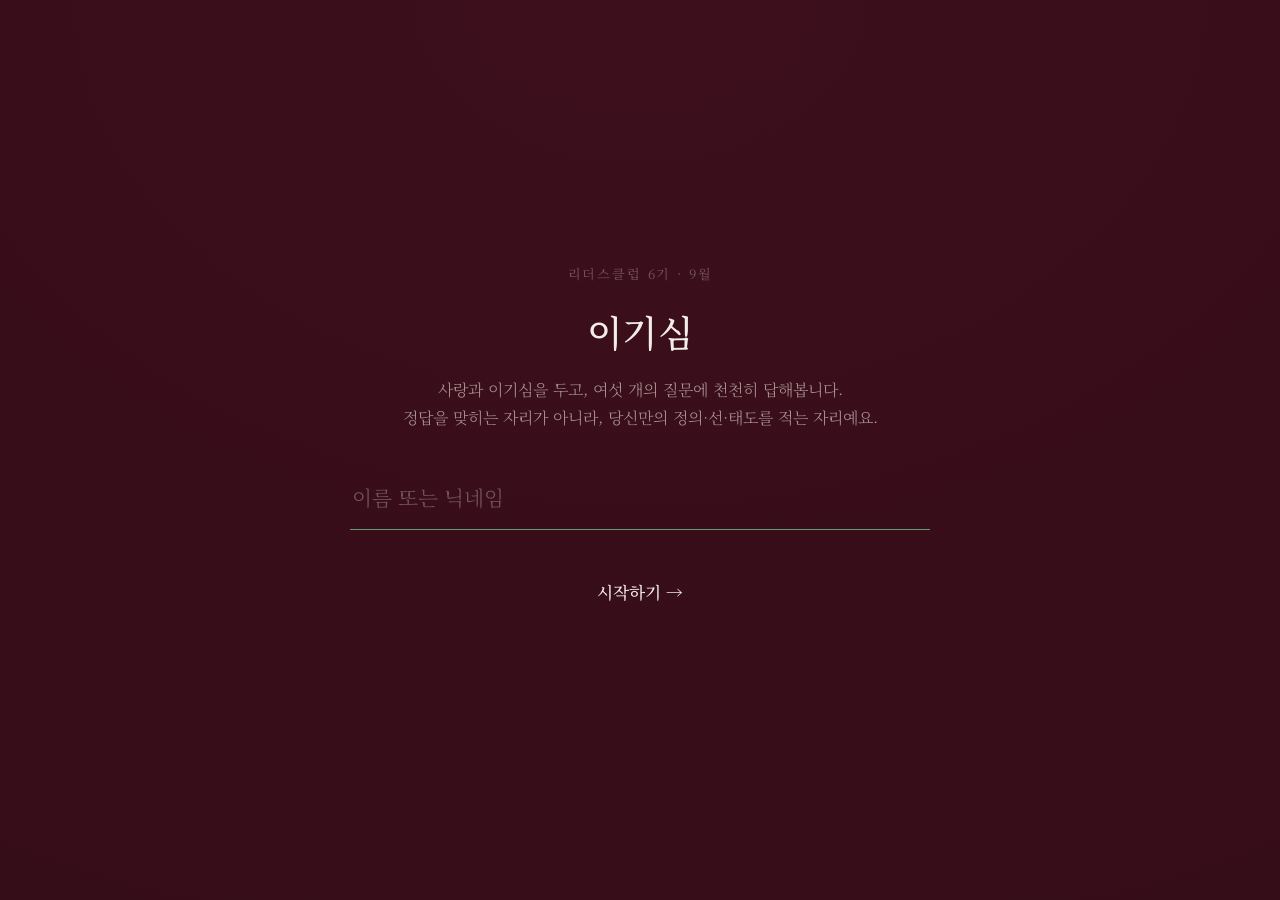
==== index.html @ 5c9edb54 "이기심 발제문 웹앱 초기 구현 - 참가자 스텝형 폼(질문 6개, 답 후 자료 자동 노출), 대시보드(비번+CSV) - Supabase insert-only RLS, Vercel 서" ====
<!doctype html>
<html lang="ko">
<head>
  <meta charset="utf-8" />
  <meta name="viewport" content="width=device-width, initial-scale=1, viewport-fit=cover" />
  <title>이기심 — 리더스클럽 6기</title>
  <meta name="description" content="리더스클럽 6기 · 9월 '이기심' 발제문" />
  <link rel="preconnect" href="https://fonts.googleapis.com" />
  <link rel="preconnect" href="https://fonts.gstatic.com" crossorigin />
  <link href="https://fonts.googleapis.com/css2?family=Noto+Serif+KR:wght@300;400;500;600&display=swap" rel="stylesheet" />
  <link rel="stylesheet" href="assets/style.css" />
</head>
<body>
  <main id="app" class="app"></main>
  <script src="config.js"></script>
  <script src="assets/app.js"></script>
</body>
</html>
---- assets/style.css ----
/* ============================================================
   리더스클럽 6기 · 9월 '이기심'
   어둡고 몰입적인 미니멀 — 진한 와인 바탕 / 흰 세리프 / 드문 진녹색
   무테 · 무장식 · 그림자 없음 · 한 화면 한 질문
   ============================================================ */

:root {
  --bg:        #3d0f1c;   /* 진한 와인 */
  --bg-deep:   #340c18;   /* 가장자리로 갈수록 더 깊게 */
  --ink:       #f4ece8;   /* 흰 글씨(따뜻한 near-white) */
  --ink-soft:  rgba(244, 236, 232, 0.60);
  --ink-faint: rgba(244, 236, 232, 0.32);
  --line:      rgba(244, 236, 232, 0.14);
  --accent:    #5f9d78;   /* 드문 진녹색 포인트 */
  --maxw: 660px;
}

* { box-sizing: border-box; }

html, body {
  margin: 0;
  padding: 0;
  background: radial-gradient(120% 120% at 50% 0%, var(--bg) 0%, var(--bg-deep) 100%);
  background-attachment: fixed;
  color: var(--ink);
  font-family: "Noto Serif KR", ui-serif, Georgia, "Times New Roman", serif;
  font-weight: 400;
  -webkit-font-smoothing: antialiased;
  text-rendering: optimizeLegibility;
  min-height: 100vh;
}

.app {
  max-width: var(--maxw);
  margin: 0 auto;
  padding: clamp(28px, 8vh, 96px) clamp(22px, 6vw, 40px) 96px;
  min-height: 100vh;
  display: flex;
  flex-direction: column;
  justify-content: center;
  transition: opacity 0.16s ease, transform 0.16s ease;
}
.app.fade-out { opacity: 0; transform: translateY(6px); }

/* ---- 공통 텍스트 ---- */
.kicker {
  font-size: 0.82rem;
  letter-spacing: 0.14em;
  color: var(--ink-faint);
  margin: 0 0 22px;
  font-weight: 400;
}
.question {
  font-size: clamp(1.5rem, 4.4vw, 2.05rem);
  font-weight: 500;
  line-height: 1.5;
  margin: 0 0 10px;
  letter-spacing: -0.01em;
}
.hint {
  font-size: 0.95rem;
  color: var(--ink-soft);
  margin: 0 0 30px;
  font-weight: 300;
}
.field-label {
  display: block;
  font-size: 0.98rem;
  color: var(--ink-soft);
  margin: 26px 0 10px;
  font-weight: 400;
}

/* ---- 입력 ---- */
textarea, input[type="text"], input[type="password"] {
  width: 100%;
  background: transparent;
  color: var(--ink);
  border: none;
  border-bottom: 1px solid var(--line);
  font-family: inherit;
  font-size: 1.12rem;
  font-weight: 300;
  line-height: 1.7;
  padding: 8px 2px 12px;
  resize: none;
  outline: none;
  transition: border-color 0.2s ease;
}
textarea { min-height: 92px; overflow: hidden; }
textarea::placeholder, input::placeholder { color: var(--ink-faint); font-weight: 300; }
textarea:focus, input:focus { border-bottom-color: var(--accent); }

input.name-input {
  font-size: 1.3rem;
  font-weight: 400;
  padding-bottom: 14px;
}

/* ---- 자료(📎) 노출 ---- */
.material {
  margin-top: 34px;
  animation: reveal 0.5s ease both;
}
@keyframes reveal { from { opacity: 0; transform: translateY(8px); } to { opacity: 1; transform: none; } }
.material-label {
  font-size: 0.86rem;
  letter-spacing: 0.02em;
  color: var(--accent);
  margin: 0 0 14px;
  font-weight: 500;
}
.material-label .clip { opacity: 0.85; margin-right: 6px; }
.material img {
  display: block;
  max-width: 100%;
  border-radius: 2px;
}
.material-placeholder {
  font-size: 0.85rem;
  color: var(--ink-faint);
  font-weight: 300;
  padding: 22px 0;
  border-top: 1px solid var(--line);
  border-bottom: 1px solid var(--line);
}

/* ---- 진행/버튼 ---- */
.progress {
  display: flex;
  align-items: center;
  gap: 12px;
  margin-bottom: 40px;
}
.progress .count {
  font-size: 0.8rem;
  letter-spacing: 0.1em;
  color: var(--ink-faint);
  white-space: nowrap;
}
.progress .bar {
  flex: 1;
  height: 1px;
  background: var(--line);
  position: relative;
}
.progress .bar span {
  position: absolute;
  left: 0; top: 0; bottom: 0;
  background: var(--accent);
  transition: width 0.4s ease;
}

.nav {
  display: flex;
  align-items: center;
  justify-content: space-between;
  gap: 16px;
  margin-top: 42px;
}
button {
  background: none;
  border: none;
  color: var(--ink);
  font-family: inherit;
  font-size: 1.05rem;
  font-weight: 400;
  cursor: pointer;
  padding: 8px 2px;
  transition: color 0.2s ease, opacity 0.2s ease;
}
button:hover { color: var(--accent); }
.btn-back { color: var(--ink-soft); font-size: 0.98rem; font-weight: 300; }
.btn-back:hover { color: var(--ink); }
.btn-next { font-weight: 500; }
.btn-back[hidden] { visibility: hidden; }

/* ---- 인트로 / 완료 ---- */
.lead {
  font-size: clamp(1.7rem, 5vw, 2.3rem);
  font-weight: 500;
  line-height: 1.45;
  margin: 0 0 18px;
  letter-spacing: -0.01em;
}
.sub {
  font-size: 1rem;
  color: var(--ink-soft);
  font-weight: 300;
  line-height: 1.75;
  margin: 0 0 40px;
}
.center { text-align: center; }
.center .nav { justify-content: center; }

.notice {
  font-size: 0.9rem;
  color: var(--ink-soft);
  font-weight: 300;
  margin-top: 30px;
  line-height: 1.7;
}
.error {
  color: #e9a4a4;
  font-size: 0.95rem;
  font-weight: 300;
  margin-top: 20px;
}

@media (max-width: 480px) {
  .app { justify-content: flex-start; }
}
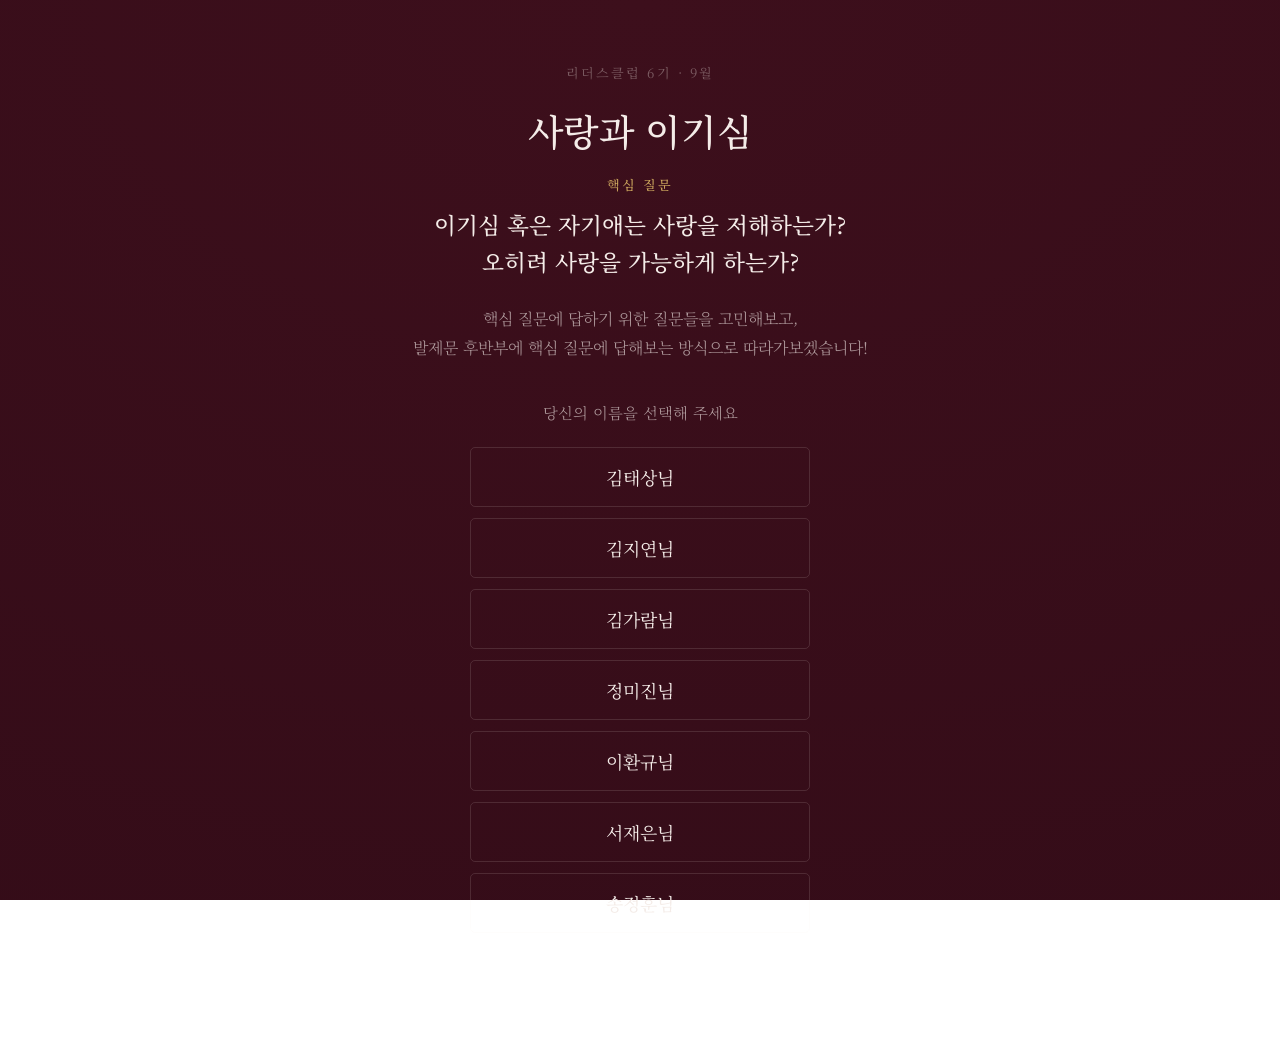
==== commit 57c7d6fe: "질문별 참고자료 페이지 추가 + 전반 디자인 업그레이드 - 흐름 개편: 질문 답변 후 참고자료 페이지로 이동(이미지 먼저 → 스크롤하며 원문 텍스트)   · 답을 써야 자료로 진행" ====
--- a/index.html
+++ b/index.html
@@ -3,8 +3,8 @@
 <head>
   <meta charset="utf-8" />
   <meta name="viewport" content="width=device-width, initial-scale=1, viewport-fit=cover" />
-  <title>이기심 — 리더스클럽 6기</title>
-  <meta name="description" content="리더스클럽 6기 · 9월 '이기심' 발제문" />
+  <title>사랑과 이기심 — 리더스클럽 6기</title>
+  <meta name="description" content="리더스클럽 6기 · 9월 '사랑과 이기심' 발제문" />
   <link rel="preconnect" href="https://fonts.googleapis.com" />
   <link rel="preconnect" href="https://fonts.gstatic.com" crossorigin />
   <link href="https://fonts.googleapis.com/css2?family=Noto+Serif+KR:wght@300;400;500;600&display=swap" rel="stylesheet" />
--- a/assets/style.css
+++ b/assets/style.css
@@ -1,26 +1,27 @@
 /* ============================================================
-   리더스클럽 6기 · 9월 '이기심'
-   어둡고 몰입적인 미니멀 — 진한 와인 바탕 / 흰 세리프 / 드문 진녹색
-   무테 · 무장식 · 그림자 없음 · 한 화면 한 질문
+   리더스클럽 6기 · 9월 '사랑과 이기심'
+   어둡고 몰입적인 미니멀 — 진한 와인 바탕 / 흰 세리프 / 골드 라인 포인트
+   가독성 · 모바일 UX · 은은한 애니메이션
    ============================================================ */
 
 :root {
-  --bg:        #3d0f1c;   /* 진한 와인 */
-  --bg-deep:   #340c18;   /* 가장자리로 갈수록 더 깊게 */
-  --ink:       #f4ece8;   /* 흰 글씨(따뜻한 near-white) */
-  --ink-soft:  rgba(244, 236, 232, 0.60);
-  --ink-faint: rgba(244, 236, 232, 0.32);
-  --line:      rgba(244, 236, 232, 0.14);
-  --accent:    #5f9d78;   /* 드문 진녹색 포인트 */
-  --maxw: 660px;
+  --bg:        #3d0f1c;
+  --bg-deep:   #340c18;
+  --ink:       #f4ece8;
+  --ink-soft:  rgba(244, 236, 232, 0.62);
+  --ink-faint: rgba(244, 236, 232, 0.34);
+  --line:      rgba(244, 236, 232, 0.13);
+  --gold:      #c9a35c;
+  --gold-soft: rgba(201, 163, 92, 0.55);
+  --accent:    var(--gold);
+  --maxw: 640px;
 }
 
 * { box-sizing: border-box; }
 
 html, body {
-  margin: 0;
-  padding: 0;
-  background: radial-gradient(120% 120% at 50% 0%, var(--bg) 0%, var(--bg-deep) 100%);
+  margin: 0; padding: 0;
+  background: radial-gradient(125% 120% at 50% 0%, var(--bg) 0%, var(--bg-deep) 100%);
   background-attachment: fixed;
   color: var(--ink);
   font-family: "Noto Serif KR", ui-serif, Georgia, "Times New Roman", serif;
@@ -33,180 +34,134 @@
 .app {
   max-width: var(--maxw);
   margin: 0 auto;
-  padding: clamp(28px, 8vh, 96px) clamp(22px, 6vw, 40px) 96px;
+  padding: clamp(26px, 7vh, 84px) clamp(22px, 6vw, 40px) 104px;
   min-height: 100vh;
   display: flex;
   flex-direction: column;
   justify-content: center;
-  transition: opacity 0.16s ease, transform 0.16s ease;
+  transition: opacity 0.17s ease, transform 0.17s ease;
 }
 .app.fade-out { opacity: 0; transform: translateY(6px); }
 
+/* ---- 진입 애니메이션 ---- */
+@keyframes fadeUp { from { opacity: 0; transform: translateY(11px); } to { opacity: 1; transform: none; } }
+.fade-up { animation: fadeUp 0.55s cubic-bezier(0.22, 0.61, 0.36, 1) both; }
+
 /* ---- 공통 텍스트 ---- */
-.kicker {
-  font-size: 0.82rem;
-  letter-spacing: 0.14em;
-  color: var(--ink-faint);
-  margin: 0 0 22px;
-  font-weight: 400;
+.kicker { font-size: 0.82rem; letter-spacing: 0.16em; color: var(--ink-faint); margin: 0 0 22px; }
+.question {
+  font-size: clamp(1.5rem, 4.6vw, 2.05rem);
+  font-weight: 500; line-height: 1.5; margin: 0 0 12px; letter-spacing: -0.01em;
 }
-.question {
-  font-size: clamp(1.5rem, 4.4vw, 2.05rem);
-  font-weight: 500;
-  line-height: 1.5;
-  margin: 0 0 10px;
-  letter-spacing: -0.01em;
-}
-.hint {
-  font-size: 0.95rem;
-  color: var(--ink-soft);
-  margin: 0 0 30px;
-  font-weight: 300;
-}
-.field-label {
-  display: block;
-  font-size: 0.98rem;
-  color: var(--ink-soft);
-  margin: 26px 0 10px;
-  font-weight: 400;
-}
+.hint { font-size: 0.96rem; color: var(--ink-soft); margin: 0 0 30px; font-weight: 300; }
+.field-label { display: block; font-size: 0.99rem; color: var(--ink-soft); margin: 28px 0 10px; }
+.nudge { color: var(--gold); font-size: 0.92rem; font-weight: 400; margin: 16px 0 0; }
 
 /* ---- 입력 ---- */
 textarea, input[type="text"], input[type="password"] {
-  width: 100%;
-  background: transparent;
-  color: var(--ink);
-  border: none;
-  border-bottom: 1px solid var(--line);
-  font-family: inherit;
-  font-size: 1.12rem;
-  font-weight: 300;
-  line-height: 1.7;
-  padding: 8px 2px 12px;
-  resize: none;
-  outline: none;
-  transition: border-color 0.2s ease;
+  width: 100%; background: transparent; color: var(--ink);
+  border: none; border-bottom: 1px solid var(--line);
+  font-family: inherit; font-size: 1.12rem; font-weight: 300; line-height: 1.75;
+  padding: 8px 2px 12px; resize: none; outline: none;
+  transition: border-color 0.25s ease;
 }
 textarea { min-height: 92px; overflow: hidden; }
 textarea::placeholder, input::placeholder { color: var(--ink-faint); font-weight: 300; }
-textarea:focus, input:focus { border-bottom-color: var(--accent); }
+textarea:focus, input:focus { border-bottom-color: var(--gold); }
+input.name-input { font-size: 1.3rem; font-weight: 400; padding-bottom: 14px; }
 
-input.name-input {
-  font-size: 1.3rem;
-  font-weight: 400;
-  padding-bottom: 14px;
+/* ---- 이름 선택 ---- */
+.pick-label { font-size: 0.96rem; color: var(--ink-soft); font-weight: 300; margin: 8px 0 24px; }
+.name-grid { display: flex; flex-direction: column; gap: 11px; max-width: 340px; margin: 0 auto; }
+.name-btn {
+  width: 100%; border: 1px solid var(--line); border-radius: 5px;
+  padding: 16px 18px; font-size: 1.12rem; font-weight: 400; color: var(--ink);
+  transition: border-color 0.25s ease, color 0.25s ease, background 0.25s ease, transform 0.15s ease;
+}
+.name-btn:hover { border-color: var(--gold); color: var(--gold); }
+.name-btn:active { transform: scale(0.99); }
+.name-btn.selected { border-color: var(--gold); box-shadow: inset 0 0 0 1px var(--gold-soft); }
+
+/* ---- 인트로 핵심 질문 ---- */
+.intro-core { margin: 6px 0 26px; }
+.core-label { font-size: 0.82rem; letter-spacing: 0.16em; color: var(--gold); font-weight: 500; margin: 0 0 12px; }
+.core-q { font-size: clamp(1.15rem, 3.2vw, 1.42rem); font-weight: 500; line-height: 1.6; color: var(--ink); margin: 0; }
+
+/* ---- 진행 표시 ---- */
+.progress { display: flex; align-items: center; gap: 14px; margin-bottom: 40px; }
+.progress .count { font-size: 0.8rem; letter-spacing: 0.08em; color: var(--ink-faint); white-space: nowrap; }
+.progress .bar { flex: 1; height: 1px; background: var(--line); position: relative; }
+.progress .bar span { position: absolute; left: 0; top: 0; bottom: 0; background: var(--gold); transition: width 0.5s cubic-bezier(0.22, 0.61, 0.36, 1); box-shadow: 0 0 6px var(--gold-soft); }
+
+/* ---- 골드 구분선 ---- */
+.gold-rule {
+  border: none; height: 1px; margin: 30px 0;
+  background: linear-gradient(90deg, transparent, var(--gold-soft) 18%, var(--gold-soft) 82%, transparent);
 }
 
-/* ---- 자료(📎) 노출 ---- */
-.material {
-  margin-top: 34px;
-  animation: reveal 0.5s ease both;
+/* ---- 참고 자료 페이지 ---- */
+.m-imgwrap { margin-top: 2px; }
+.m-img {
+  display: block; width: 100%; max-height: 76vh; object-fit: contain;
+  border-radius: 5px; border: 1px solid var(--gold-soft); background: rgba(0, 0, 0, 0.16);
+  opacity: 0; transform: translateY(8px) scale(1.006);
+  transition: opacity 0.6s ease, transform 0.6s ease;
 }
-@keyframes reveal { from { opacity: 0; transform: translateY(8px); } to { opacity: 1; transform: none; } }
-.material-label {
-  font-size: 0.86rem;
-  letter-spacing: 0.02em;
-  color: var(--accent);
-  margin: 0 0 14px;
-  font-weight: 500;
+.m-img.shown { opacity: 1; transform: none; }
+.m-text { margin-top: 2px; }
+.m-loading { color: var(--ink-faint); font-weight: 300; font-size: 0.95rem; }
+.m-title {
+  font-size: clamp(1.32rem, 4.2vw, 1.68rem); font-weight: 600; letter-spacing: -0.01em;
+  margin: 0 0 22px; padding-bottom: 14px; position: relative;
 }
-.material-label .clip { opacity: 0.85; margin-right: 6px; }
-.material img {
-  display: block;
-  max-width: 100%;
-  border-radius: 2px;
+.m-title::after { content: ""; position: absolute; left: 0; bottom: 0; width: 46px; height: 2px; background: var(--gold); }
+.m-p { font-size: 1.06rem; font-weight: 400; line-height: 1.95; color: var(--ink); margin: 0 0 22px; }
+.m-p strong { font-weight: 600; color: #fff; }
+.m-quote {
+  margin: 26px 0; padding: 4px 0 4px 20px; border-left: 2px solid var(--gold);
+  font-size: 1.05rem; line-height: 1.9; font-weight: 400; color: var(--ink);
 }
-.material-placeholder {
-  font-size: 0.85rem;
-  color: var(--ink-faint);
-  font-weight: 300;
-  padding: 22px 0;
-  border-top: 1px solid var(--line);
-  border-bottom: 1px solid var(--line);
+.m-cite { margin: -10px 0 26px; text-align: right; font-size: 0.92rem; color: var(--gold); font-weight: 500; }
+
+/* ---- 버튼 / 내비 ---- */
+.nav { display: flex; align-items: center; justify-content: space-between; gap: 16px; margin-top: 44px; }
+button {
+  background: none; border: none; color: var(--ink); font-family: inherit;
+  font-size: 1.05rem; font-weight: 400; cursor: pointer; padding: 8px 2px;
+  transition: color 0.25s ease, opacity 0.25s ease;
 }
-
-/* ---- 진행/버튼 ---- */
-.progress {
-  display: flex;
-  align-items: center;
-  gap: 12px;
-  margin-bottom: 40px;
-}
-.progress .count {
-  font-size: 0.8rem;
-  letter-spacing: 0.1em;
-  color: var(--ink-faint);
-  white-space: nowrap;
-}
-.progress .bar {
-  flex: 1;
-  height: 1px;
-  background: var(--line);
-  position: relative;
-}
-.progress .bar span {
-  position: absolute;
-  left: 0; top: 0; bottom: 0;
-  background: var(--accent);
-  transition: width 0.4s ease;
-}
-
-.nav {
-  display: flex;
-  align-items: center;
-  justify-content: space-between;
-  gap: 16px;
-  margin-top: 42px;
-}
-button {
-  background: none;
-  border: none;
-  color: var(--ink);
-  font-family: inherit;
-  font-size: 1.05rem;
-  font-weight: 400;
-  cursor: pointer;
-  padding: 8px 2px;
-  transition: color 0.2s ease, opacity 0.2s ease;
-}
-button:hover { color: var(--accent); }
+button:hover { color: var(--gold); }
 .btn-back { color: var(--ink-soft); font-size: 0.98rem; font-weight: 300; }
 .btn-back:hover { color: var(--ink); }
 .btn-next { font-weight: 500; }
-.btn-back[hidden] { visibility: hidden; }
 
 /* ---- 인트로 / 완료 ---- */
-.lead {
-  font-size: clamp(1.7rem, 5vw, 2.3rem);
-  font-weight: 500;
-  line-height: 1.45;
-  margin: 0 0 18px;
-  letter-spacing: -0.01em;
-}
-.sub {
-  font-size: 1rem;
-  color: var(--ink-soft);
-  font-weight: 300;
-  line-height: 1.75;
-  margin: 0 0 40px;
-}
+.lead { font-size: clamp(1.7rem, 5vw, 2.3rem); font-weight: 500; line-height: 1.45; margin: 0 0 18px; letter-spacing: -0.01em; }
+.sub { font-size: 1rem; color: var(--ink-soft); font-weight: 300; line-height: 1.8; margin: 0 0 38px; }
 .center { text-align: center; }
 .center .nav { justify-content: center; }
+.notice { font-size: 0.9rem; color: var(--ink-soft); font-weight: 300; margin-top: 30px; line-height: 1.7; }
+.error { color: #e9a4a4; font-size: 0.95rem; font-weight: 300; margin-top: 20px; }
 
-.notice {
-  font-size: 0.9rem;
-  color: var(--ink-soft);
-  font-weight: 300;
-  margin-top: 30px;
-  line-height: 1.7;
+/* ---- 완료: 마무리 인사 + 추천 도서 ---- */
+.closing { font-size: clamp(1.05rem, 3vw, 1.28rem); font-weight: 500; line-height: 1.75; color: var(--ink); margin: 18px 0 6px; }
+.books-label { font-size: 0.82rem; letter-spacing: 0.14em; color: var(--gold); font-weight: 500; margin: 22px 0 20px; }
+.books { display: flex; gap: 24px; justify-content: center; flex-wrap: wrap; margin-bottom: 10px; }
+.book { width: 148px; }
+.book .cover {
+  aspect-ratio: 2 / 3; border: 1px solid var(--gold-soft); border-radius: 4px;
+  overflow: hidden; display: flex; align-items: center; justify-content: center;
 }
-.error {
-  color: #e9a4a4;
-  font-size: 0.95rem;
-  font-weight: 300;
-  margin-top: 20px;
+.book .cover img { width: 100%; height: 100%; object-fit: cover; display: block; }
+.book .cover .ph { font-size: 0.78rem; color: var(--ink-faint); font-weight: 300; text-align: center; padding: 10px; align-items: center; justify-content: center; }
+.book-title { font-size: 0.95rem; font-weight: 400; color: var(--ink); margin: 13px 0 0; }
+
+@media (max-width: 480px) {
+  .app { justify-content: flex-start; padding-bottom: 80px; }
+  .m-p, .m-quote { font-size: 1.04rem; }
 }
 
-@media (max-width: 480px) {
-  .app { justify-content: flex-start; }
+@media (prefers-reduced-motion: reduce) {
+  .fade-up, .app, .m-img, .progress .bar span { animation: none !important; transition: none !important; }
+  .m-img { opacity: 1; transform: none; }
 }
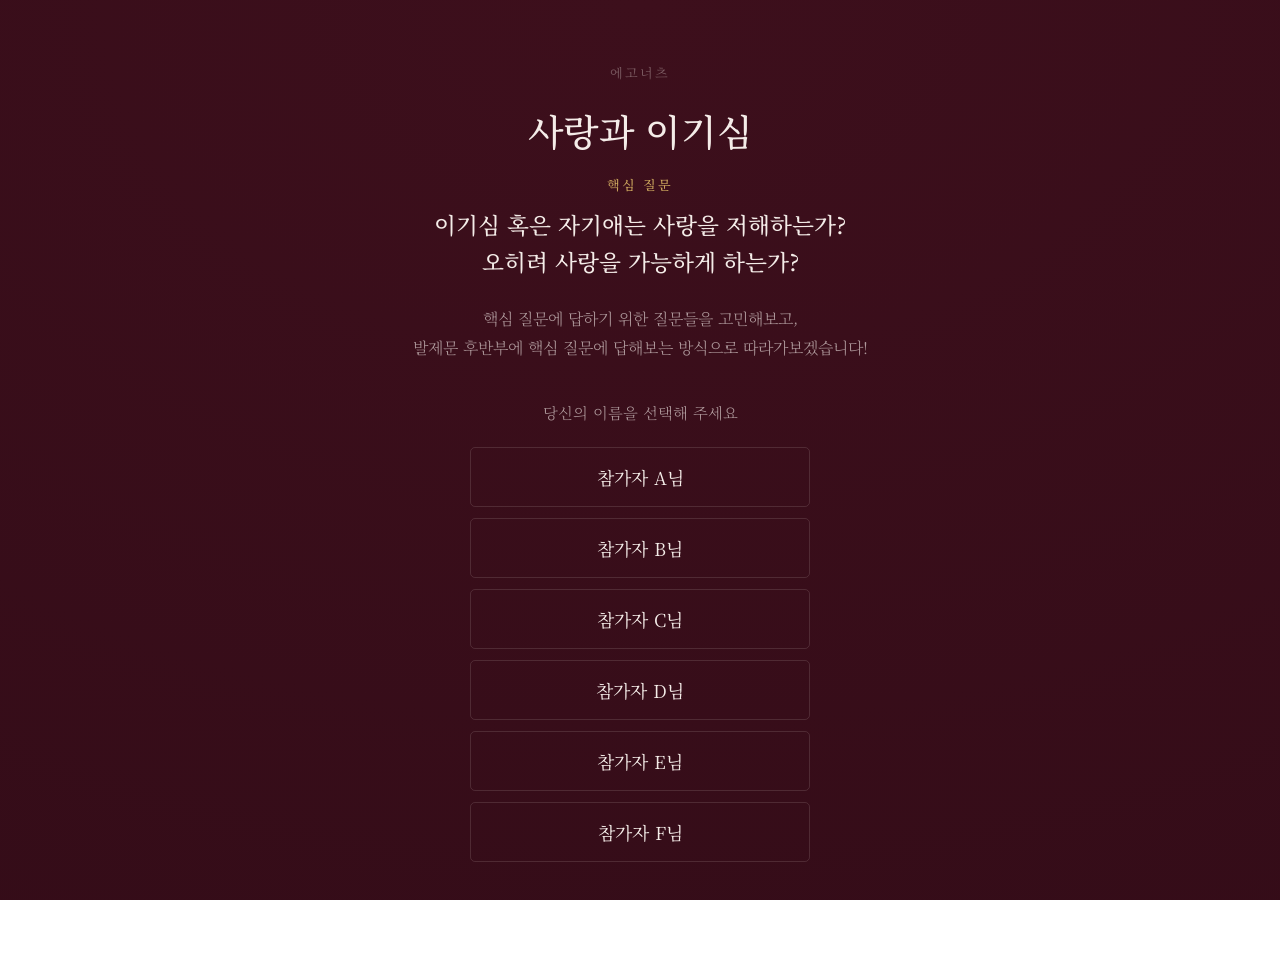
==== commit ec005b13: "에고너츠용으로 전환: 참가자 A~F, 문구·ROUND 변경, Supabase 설정 초기화 Co-Authored-By: Claude Opus 5.5 <noreply@anthropic" ====
--- a/index.html
+++ b/index.html
@@ -3,8 +3,8 @@
 <head>
   <meta charset="utf-8" />
   <meta name="viewport" content="width=device-width, initial-scale=1, viewport-fit=cover" />
-  <title>사랑과 이기심 — 리더스클럽 6기</title>
-  <meta name="description" content="리더스클럽 6기 · 9월 '사랑과 이기심' 발제문" />
+  <title>사랑과 이기심 — 에고너츠</title>
+  <meta name="description" content="에고너츠 '사랑과 이기심' 발제문" />
   <link rel="preconnect" href="https://fonts.googleapis.com" />
   <link rel="preconnect" href="https://fonts.gstatic.com" crossorigin />
   <link href="https://fonts.googleapis.com/css2?family=Noto+Serif+KR:wght@300;400;500;600&display=swap" rel="stylesheet" />
--- a/assets/style.css
+++ b/assets/style.css
@@ -1,5 +1,5 @@
 /* ============================================================
-   리더스클럽 6기 · 9월 '사랑과 이기심'
+   에고너츠 '사랑과 이기심'
    어둡고 몰입적인 미니멀 — 진한 와인 바탕 / 흰 세리프 / 골드 라인 포인트
    가독성 · 모바일 UX · 은은한 애니메이션
    ============================================================ */
@@ -100,6 +100,13 @@
 }
 
 /* ---- 참고 자료 페이지 ---- */
+.m-source { display: flex; gap: 16px; align-items: center; margin-top: 2px; }
+.m-source-cover { width: 96px; flex: none; display: block; border-radius: 3px; border: 1px solid var(--gold-soft); }
+.m-source-meta { min-width: 0; }
+.m-source-title { font-size: 1.16rem; font-weight: 600; line-height: 1.35; margin: 0; }
+.m-source-title span { display: block; margin-top: 4px; font-size: 0.9rem; font-weight: 400; font-style: italic; color: var(--ink-soft); }
+.m-source-by { margin: 8px 0 0; font-size: 0.9rem; font-weight: 500; letter-spacing: 0.02em; color: var(--gold); }
+.m-source-note { margin: 20px 0 0; font-size: 1rem; font-weight: 400; line-height: 1.7; color: var(--ink); }
 .m-imgwrap { margin-top: 2px; }
 .m-img {
   display: block; width: 100%; max-height: 76vh; object-fit: contain;
